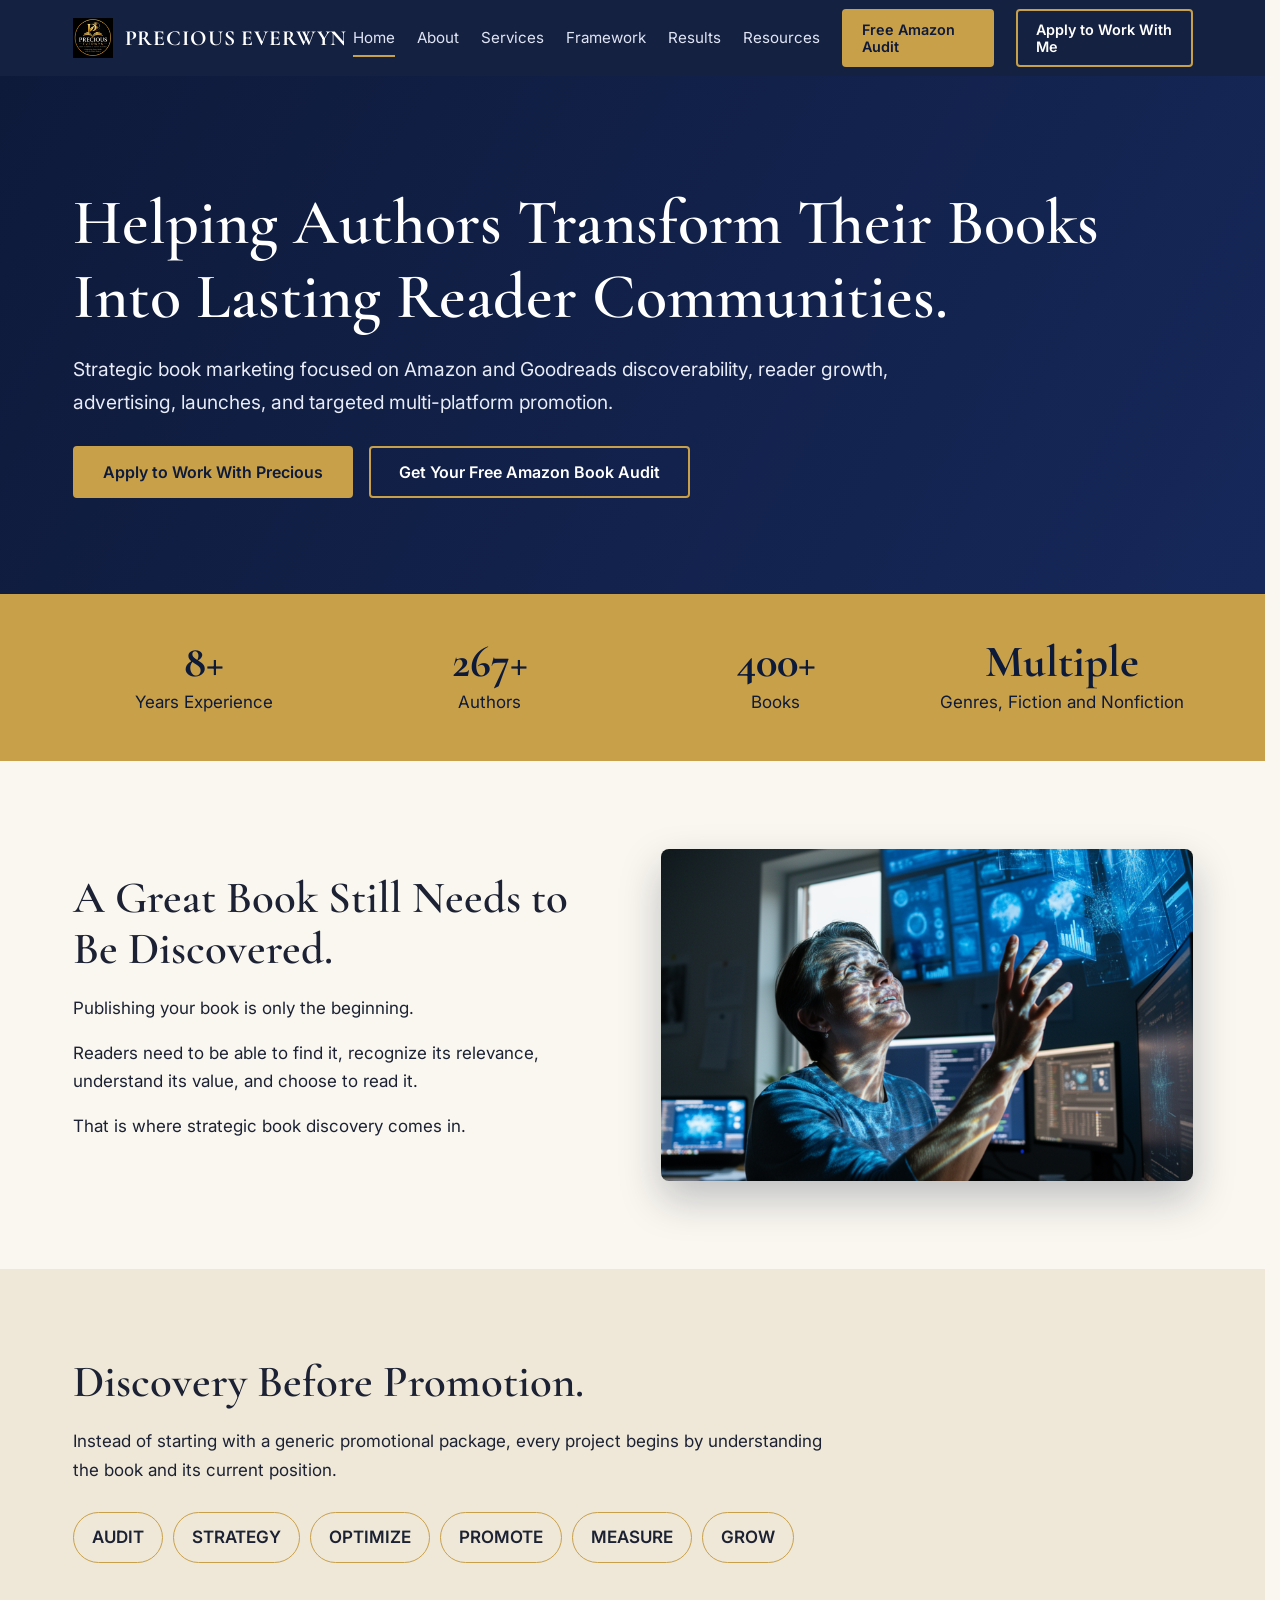
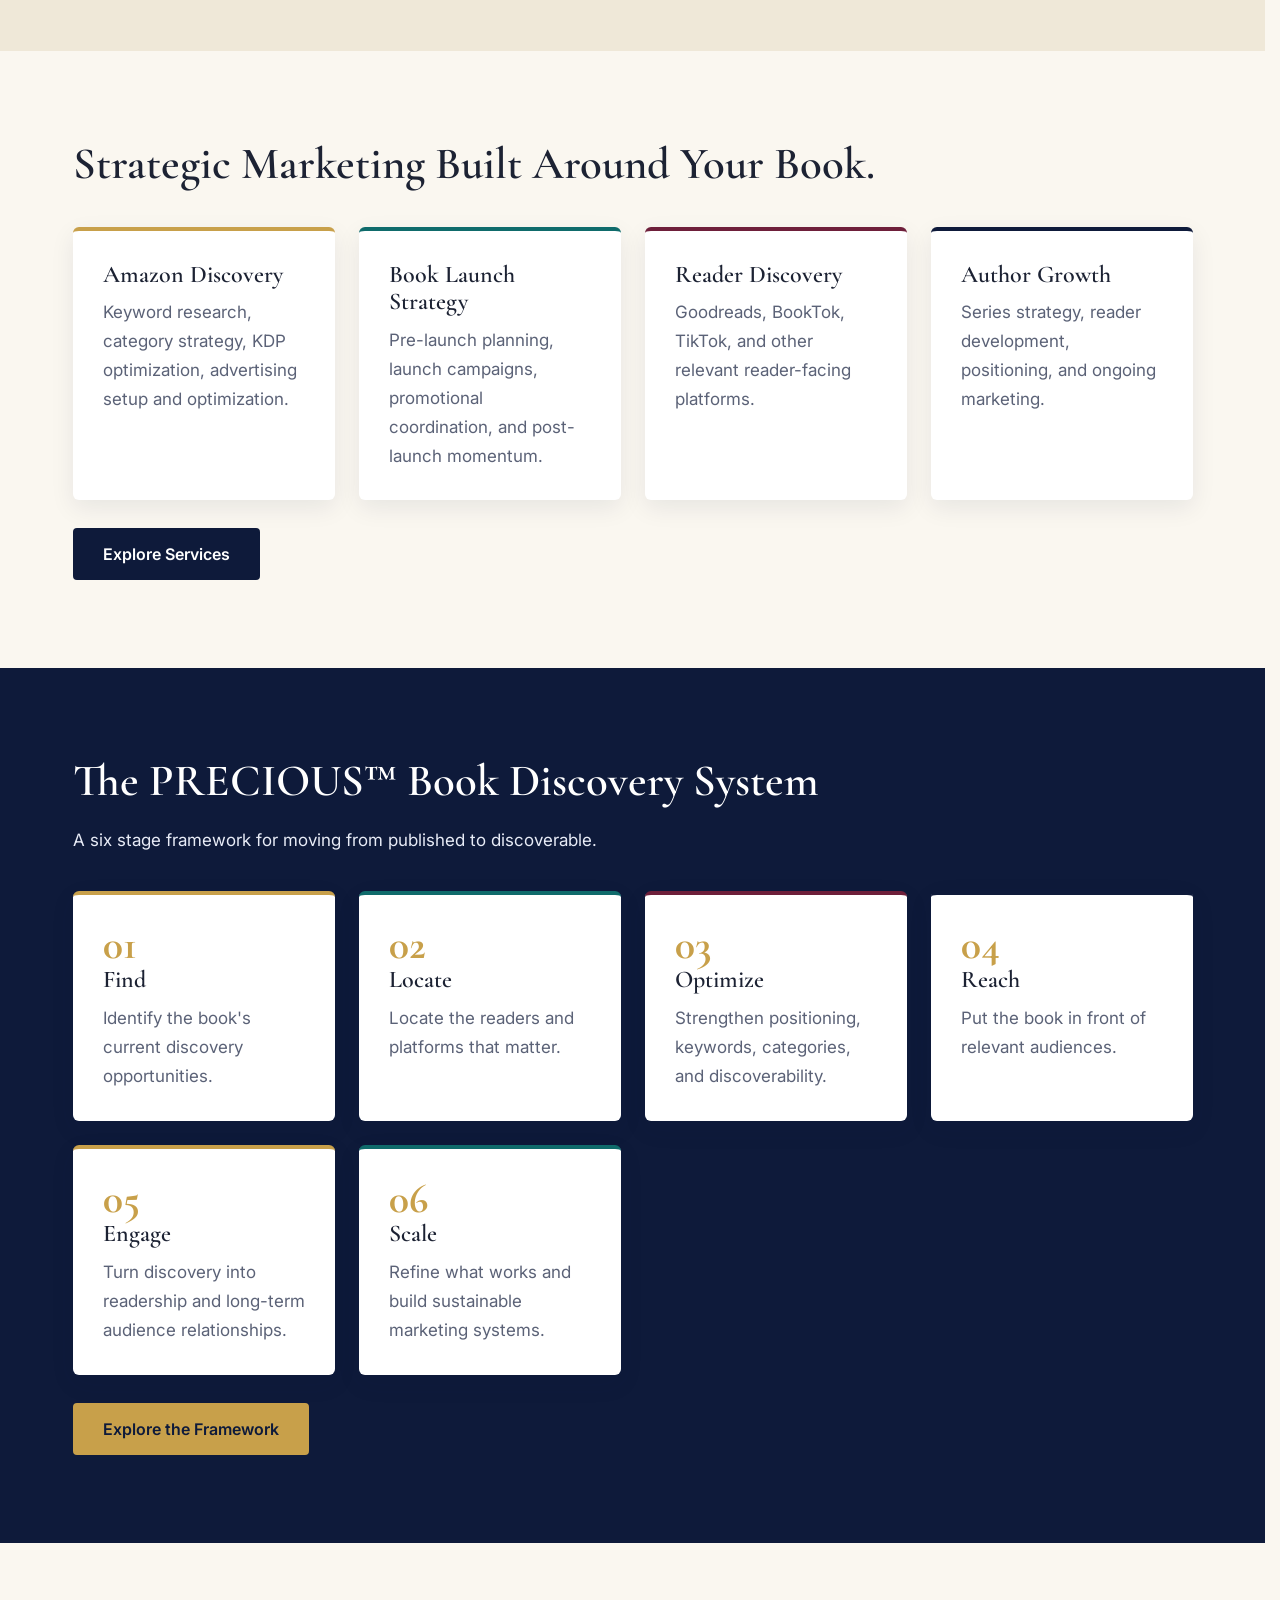
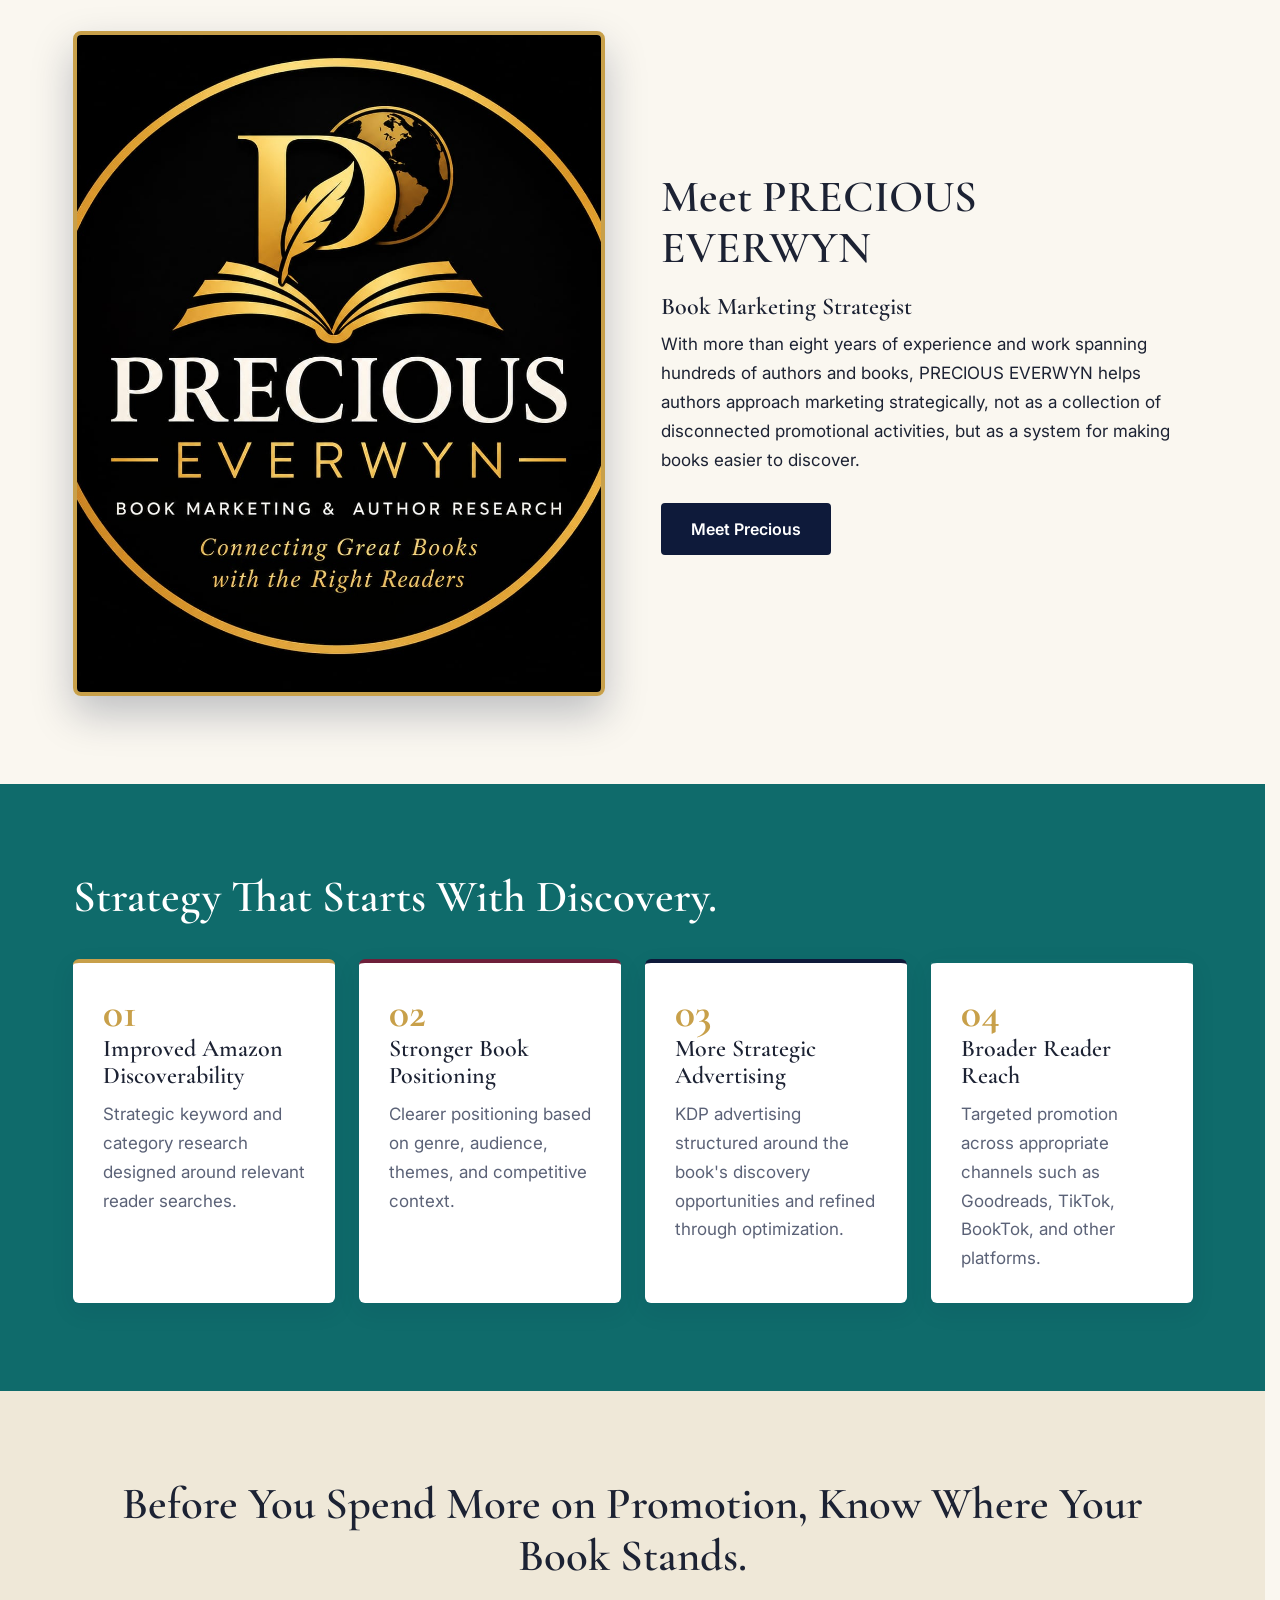
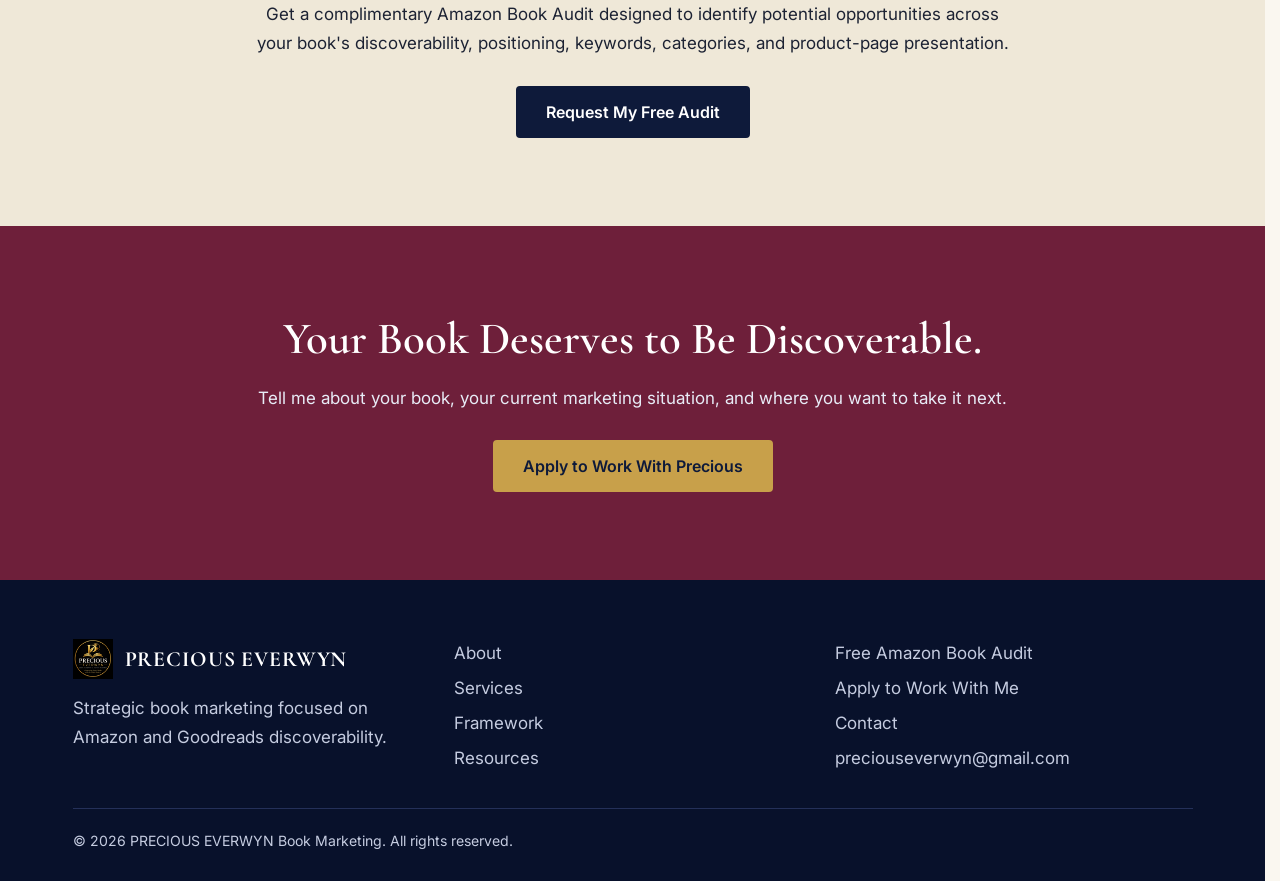
==== index.html @ 91856de8 "Add files via upload" ====
<!DOCTYPE html>
<html lang="en"><head><meta charset="utf-8"><meta name="viewport" content="width=device-width,initial-scale=1">
<title>Home | Precious Everwyn Book Marketing</title><meta name="description" content="Strategic book marketing for authors focused on Amazon and Goodreads discoverability, reader growth, advertising, and launches.">
<link rel="preconnect" href="https://fonts.googleapis.com"><link rel="preconnect" href="https://fonts.gstatic.com" crossorigin>
<link href="https://fonts.googleapis.com/css2?family=Cormorant+Garamond:wght@500;600;700&family=Inter:wght@400;500;600&display=swap" rel="stylesheet">
<link rel="stylesheet" href="style.css"></head><body>
<header><div class="wrap nav"><a class="logo" href="index.html"><img src="brandlogo.png" alt="PRECIOUS EVERWYN logo">PRECIOUS EVERWYN</a>
<button class="burger" aria-label="Menu" aria-expanded="false">&#9776;</button>
<nav><a href="index.html" class="on">Home</a><a href="about.html">About</a><a href="services.html">Services</a><a href="framework.html">Framework</a><a href="index.html#results">Results</a><a href="resources.html">Resources</a><a class="btn sm" href="free-audit.html">Free Amazon Audit</a><a class="btn sm o" href="apply.html">Apply to Work With Me</a></nav></div></header>
<main><section class="hero"><div class="wrap"><h1>Helping Authors Transform Their Books Into Lasting Reader Communities.</h1><p>Strategic book marketing focused on Amazon and Goodreads discoverability, reader growth, advertising, launches, and targeted multi-platform promotion.</p><div class="row"><a class="btn" href="apply.html">Apply to Work With Precious</a><a class="btn o" href="free-audit.html">Get Your Free Amazon Book Audit</a></div></div></section><div class="stats"><div class="wrap"><div class="grid"><div><b data-n="8" data-s="+">8+</b>Years Experience</div><div><b data-n="267" data-s="+">267+</b>Authors</div><div><b data-n="400" data-s="+">400+</b>Books</div><div><b>Multiple</b>Genres, Fiction and Nonfiction</div></div></div></div><section><div class="wrap split"><div><h2>A Great Book Still Needs to Be Discovered.</h2><p>Publishing your book is only the beginning.</p><p>Readers need to be able to find it, recognize its relevance, understand its value, and choose to read it.</p><p>That is where strategic book discovery comes in.</p></div><img class="tp" src="techpic.png" alt="Technology behind the book marketing services"></div></section><section class="sand"><div class="wrap"><h2>Discovery Before Promotion.</h2><p>Instead of starting with a generic promotional package, every project begins by understanding the book and its current position.</p><div class="pipe"><span>AUDIT</span><span>STRATEGY</span><span>OPTIMIZE</span><span>PROMOTE</span><span>MEASURE</span><span>GROW</span></div></div></section><section><div class="wrap"><h2>Strategic Marketing Built Around Your Book.</h2><div class="grid"><div class="card "><h3>Amazon Discovery</h3><p>Keyword research, category strategy, KDP optimization, advertising setup and optimization.</p></div><div class="card t"><h3>Book Launch Strategy</h3><p>Pre-launch planning, launch campaigns, promotional coordination, and post-launch momentum.</p></div><div class="card w"><h3>Reader Discovery</h3><p>Goodreads, BookTok, TikTok, and other relevant reader-facing platforms.</p></div><div class="card n"><h3>Author Growth</h3><p>Series strategy, reader development, positioning, and ongoing marketing.</p></div></div><div class="row"><a class="btn" style="background:var(--navy);color:#fff;border-color:var(--navy)" href="services.html">Explore Services</a></div></div></section><section class="dark"><div class="wrap"><h2>The PRECIOUS&trade; Book Discovery System</h2><p>A six stage framework for moving from published to discoverable.</p><div class="grid"><div class="card "><div class="num">01</div><h3>Find</h3><p>Identify the book's current discovery opportunities.</p></div><div class="card t"><div class="num">02</div><h3>Locate</h3><p>Locate the readers and platforms that matter.</p></div><div class="card w"><div class="num">03</div><h3>Optimize</h3><p>Strengthen positioning, keywords, categories, and discoverability.</p></div><div class="card n"><div class="num">04</div><h3>Reach</h3><p>Put the book in front of relevant audiences.</p></div><div class="card "><div class="num">05</div><h3>Engage</h3><p>Turn discovery into readership and long-term audience relationships.</p></div><div class="card t"><div class="num">06</div><h3>Scale</h3><p>Refine what works and build sustainable marketing systems.</p></div></div><div class="row"><a class="btn" href="framework.html">Explore the Framework</a></div></div></section><section><div class="wrap split"><img class="pp fl" src="profilepicture.png" alt="Precious Everwyn, Book Marketing Strategist"><div><h2>Meet PRECIOUS EVERWYN</h2><h3>Book Marketing Strategist</h3><p>With more than eight years of experience and work spanning hundreds of authors and books, PRECIOUS EVERWYN helps authors approach marketing strategically, not as a collection of disconnected promotional activities, but as a system for making books easier to discover.</p><div class="row"><a class="btn" style="background:var(--navy);color:#fff;border-color:var(--navy)" href="about.html">Meet Precious</a></div></div></div></section><section class="teal" id="results"><div class="wrap"><h2>Strategy That Starts With Discovery.</h2><div class="grid"><div class="card "><div class="num">01</div><h3>Improved Amazon Discoverability</h3><p>Strategic keyword and category research designed around relevant reader searches.</p></div><div class="card w"><div class="num">02</div><h3>Stronger Book Positioning</h3><p>Clearer positioning based on genre, audience, themes, and competitive context.</p></div><div class="card n"><div class="num">03</div><h3>More Strategic Advertising</h3><p>KDP advertising structured around the book's discovery opportunities and refined through optimization.</p></div><div class="card t"><div class="num">04</div><h3>Broader Reader Reach</h3><p>Targeted promotion across appropriate channels such as Goodreads, TikTok, BookTok, and other platforms.</p></div></div></div></section><section class="sand c"><div class="wrap"><h2>Before You Spend More on Promotion, Know Where Your Book Stands.</h2><p>Get a complimentary Amazon Book Audit designed to identify potential opportunities across your book's discoverability, positioning, keywords, categories, and product-page presentation.</p><div class="row"><a class="btn" style="background:var(--navy);color:#fff;border-color:var(--navy)" href="free-audit.html">Request My Free Audit</a></div></div></section><section class="wine c"><div class="wrap"><h2>Your Book Deserves to Be Discoverable.</h2><p>Tell me about your book, your current marketing situation, and where you want to take it next.</p><div class="row"><a class="btn" href="apply.html">Apply to Work With Precious</a></div></div></section></main>
<footer><div class="wrap"><div class="grid"><div><a class="logo" href="index.html"><img src="brandlogo.png" alt="PRECIOUS EVERWYN logo">PRECIOUS EVERWYN</a><p style="margin-top:12px">Strategic book marketing focused on Amazon and Goodreads discoverability.</p></div>
<div><a href="about.html">About</a><a href="services.html">Services</a><a href="framework.html">Framework</a><a href="resources.html">Resources</a></div>
<div><a href="free-audit.html">Free Amazon Book Audit</a><a href="apply.html">Apply to Work With Me</a><a href="contact.html">Contact</a><a href="mailto:preciouseverwyn@gmail.com">preciouseverwyn@gmail.com</a></div></div>
<div class="copy">&copy; 2026 PRECIOUS EVERWYN Book Marketing. All rights reserved.</div></div></footer>
<script src="script.js"></script></body></html>
---- style.css ----
:root{--navy:#0e1a3a;--navy2:#16285a;--gold:#c8a04a;--ivory:#faf7f0;--sand:#efe8d8;--teal:#0f6b6b;--wine:#6e1f3a;--ink:#1c2233;--mute:#5b6277}
*{box-sizing:border-box;margin:0;padding:0}
html{overflow-x:hidden;scrollbar-gutter:stable;scroll-behavior:smooth}
body{font:17px/1.7 'Inter',system-ui,sans-serif;color:var(--ink);background:var(--ivory);overflow-x:hidden}
.wrap{width:min(1120px,100% - 48px);margin-inline:auto}
h1,h2,h3{font-family:'Cormorant Garamond',Georgia,serif;line-height:1.15;font-weight:600}
h1{font-size:clamp(2.4rem,5vw,4.2rem);margin-bottom:20px}
h2{font-size:clamp(1.9rem,3.5vw,2.8rem);margin-bottom:18px}
h3{font-size:1.5rem;margin-bottom:10px}
p{margin-bottom:16px;max-width:70ch}
.c{text-align:center}.c p{margin-inline:auto}
section{padding:88px 0}
.dark{background:var(--navy);color:#fff}.teal{background:var(--teal);color:#fff}.wine{background:var(--wine);color:#fff}.sand{background:var(--sand)}
.dark p,.teal p,.wine p{color:#e8ecf7}
img{max-width:100%;display:block;border-radius:8px}
.tp{width:100%;aspect-ratio:16/10;object-fit:cover;box-shadow:0 18px 40px rgba(14,26,58,.25)}
.pp{width:100%;aspect-ratio:4/5;object-fit:cover;box-shadow:0 18px 40px rgba(14,26,58,.25);border:4px solid var(--gold)}
.hero{padding:110px 0 96px;background:linear-gradient(120deg,#0e1a3a,#16285a,#0f6b6b,#0e1a3a);background-size:300% 300%;animation:flow 18s ease infinite;color:#fff}
.hero p{font-size:1.2rem;color:#e8ecf7}
@keyframes flow{0%,100%{background-position:0 50%}50%{background-position:100% 50%}}
header{position:sticky;top:0;z-index:50;background:rgba(14,26,58,.97);backdrop-filter:blur(8px)}
.nav{display:flex;align-items:center;justify-content:space-between;gap:20px;height:76px}
.logo{display:flex;align-items:center;gap:12px;color:#fff;text-decoration:none;font-family:'Cormorant Garamond',serif;font-size:1.35rem;font-weight:700;letter-spacing:.04em;white-space:nowrap}
.logo img{height:40px;width:auto;border-radius:0}
nav{display:flex;align-items:center;gap:22px}
nav a{color:#dfe5f5;text-decoration:none;font-size:.95rem;position:relative;padding:4px 0}
nav a::after{content:"";position:absolute;left:0;bottom:-2px;height:2px;width:100%;background:var(--gold);transform:scaleX(0);transform-origin:left;transition:transform .3s}
nav a:hover::after,nav a.on::after{transform:scaleX(1)}
.btn{display:inline-block;padding:14px 28px;background:var(--gold);color:var(--navy);font-weight:600;text-decoration:none;border-radius:4px;border:2px solid var(--gold);cursor:pointer;font:600 1rem 'Inter',sans-serif;transition:transform .25s,box-shadow .25s,background .25s;position:relative;overflow:hidden}
.btn:hover{transform:translateY(-3px);box-shadow:0 10px 24px rgba(200,160,74,.4)}
.btn::before{content:"";position:absolute;top:0;left:-60%;width:40%;height:100%;background:rgba(255,255,255,.45);transform:skewX(-20deg);animation:shine 4s ease-in-out infinite}
@keyframes shine{0%,60%{left:-60%}100%{left:130%}}
.btn.o{background:transparent;color:#fff;border-color:var(--gold)}.btn.o::before{display:none}
.btn.o:hover{background:var(--gold);color:var(--navy)}
.sm{padding:10px 18px;font-size:.9rem}
.row{display:flex;gap:16px;flex-wrap:wrap;margin-top:28px}.c .row{justify-content:center}
.burger{display:none;background:none;border:0;color:#fff;font-size:1.8rem;cursor:pointer}
.grid{display:grid;gap:24px;grid-template-columns:repeat(auto-fit,minmax(240px,1fr));margin-top:36px}
.card{background:#fff;color:var(--ink);padding:30px;border-top:4px solid var(--gold);border-radius:6px;box-shadow:0 8px 24px rgba(14,26,58,.08);transition:transform .35s,box-shadow .35s}
.card p{color:var(--mute);margin:0}
.card:hover{transform:translateY(-8px);box-shadow:0 18px 36px rgba(14,26,58,.18)}
.card.t{border-top-color:var(--teal)}.card.w{border-top-color:var(--wine)}.card.n{border-top-color:var(--navy)}
.split{display:grid;grid-template-columns:1fr 1fr;gap:56px;align-items:center}
.stats{background:var(--gold);color:var(--navy);padding:44px 0}
.stats .grid{margin:0;text-align:center}
.stats b{display:block;font:700 2.8rem 'Cormorant Garamond',serif;line-height:1.1}
.pipe{display:flex;flex-wrap:wrap;gap:10px;margin-top:28px}
.pipe span{padding:10px 18px;border:1px solid var(--gold);border-radius:30px;font-weight:600;animation:glow 6s infinite}
.pipe span:nth-child(2){animation-delay:1s}.pipe span:nth-child(3){animation-delay:2s}.pipe span:nth-child(4){animation-delay:3s}.pipe span:nth-child(5){animation-delay:4s}.pipe span:nth-child(6){animation-delay:5s}
@keyframes glow{0%,15%{background:var(--gold);color:var(--navy)}25%,100%{background:transparent;color:inherit}}
.num{font:700 2.6rem 'Cormorant Garamond',serif;color:var(--gold);line-height:1}
ul.tick{list-style:none}ul.tick li{padding:8px 0 8px 30px;position:relative}
ul.tick li::before{content:"";position:absolute;left:0;top:17px;width:14px;height:8px;border-left:3px solid var(--gold);border-bottom:3px solid var(--gold);transform:rotate(-45deg)}
details{background:#fff;border-radius:6px;padding:18px 24px;margin-bottom:12px;box-shadow:0 4px 14px rgba(14,26,58,.07)}
summary{cursor:pointer;font-weight:600}details p{margin:12px 0 0;color:var(--mute)}
form{background:#fff;color:var(--ink);padding:36px;border-radius:8px;box-shadow:0 18px 40px rgba(14,26,58,.15);max-width:760px;margin-inline:auto;margin-top:32px}
label{display:block;font-weight:600;font-size:.93rem;margin:16px 0 6px}
input,select,textarea{width:100%;padding:12px 14px;border:1px solid #c9cfdf;border-radius:4px;font:inherit;background:#fff;transition:border-color .2s,box-shadow .2s}
input:focus,select:focus,textarea:focus{outline:0;border-color:var(--gold);box-shadow:0 0 0 3px rgba(200,160,74,.3)}
textarea{min-height:120px;resize:vertical}
.step{display:none}.step.on{display:block;animation:fade .5s}
@keyframes fade{from{opacity:0}to{opacity:1}}
.bar{height:6px;background:#e3e6ef;border-radius:3px;overflow:hidden;margin-bottom:8px}.bar i{display:block;height:100%;width:20%;background:var(--gold);transition:width .4s}
.thanks{background:#fff;color:var(--navy);padding:40px;border-radius:8px;max-width:760px;margin:32px auto 0;font:600 1.4rem 'Cormorant Garamond',serif;text-align:center;border-top:4px solid var(--gold)}
footer{background:#08112b;color:#c5cce0;padding:56px 0 28px}
footer a{color:#c5cce0;text-decoration:none;display:block;padding:3px 0}footer a:hover{color:var(--gold)}
footer .grid{margin-top:0}
.copy{border-top:1px solid #243059;margin-top:32px;padding-top:20px;font-size:.88rem}
.rv{opacity:0;transform:translateY(22px);transition:opacity .8s ease,transform .8s ease}.rv.in{opacity:1;transform:none}
.fl{animation:flt 6s ease-in-out infinite}@keyframes flt{50%{transform:translateY(-10px)}}
:focus-visible{outline:3px solid var(--gold);outline-offset:2px}
@media(max-width:900px){.split{grid-template-columns:1fr;gap:32px}.burger{display:block}
nav{position:absolute;top:76px;left:0;right:0;background:var(--navy);flex-direction:column;align-items:stretch;padding:0 24px;max-height:0;overflow:hidden;transition:max-height .4s}
nav.open{max-height:520px;padding:16px 24px 24px}nav .btn{text-align:center}section{padding:64px 0}}
@media(prefers-reduced-motion:reduce){*{animation:none!important;transition:none!important}.rv{opacity:1;transform:none}}
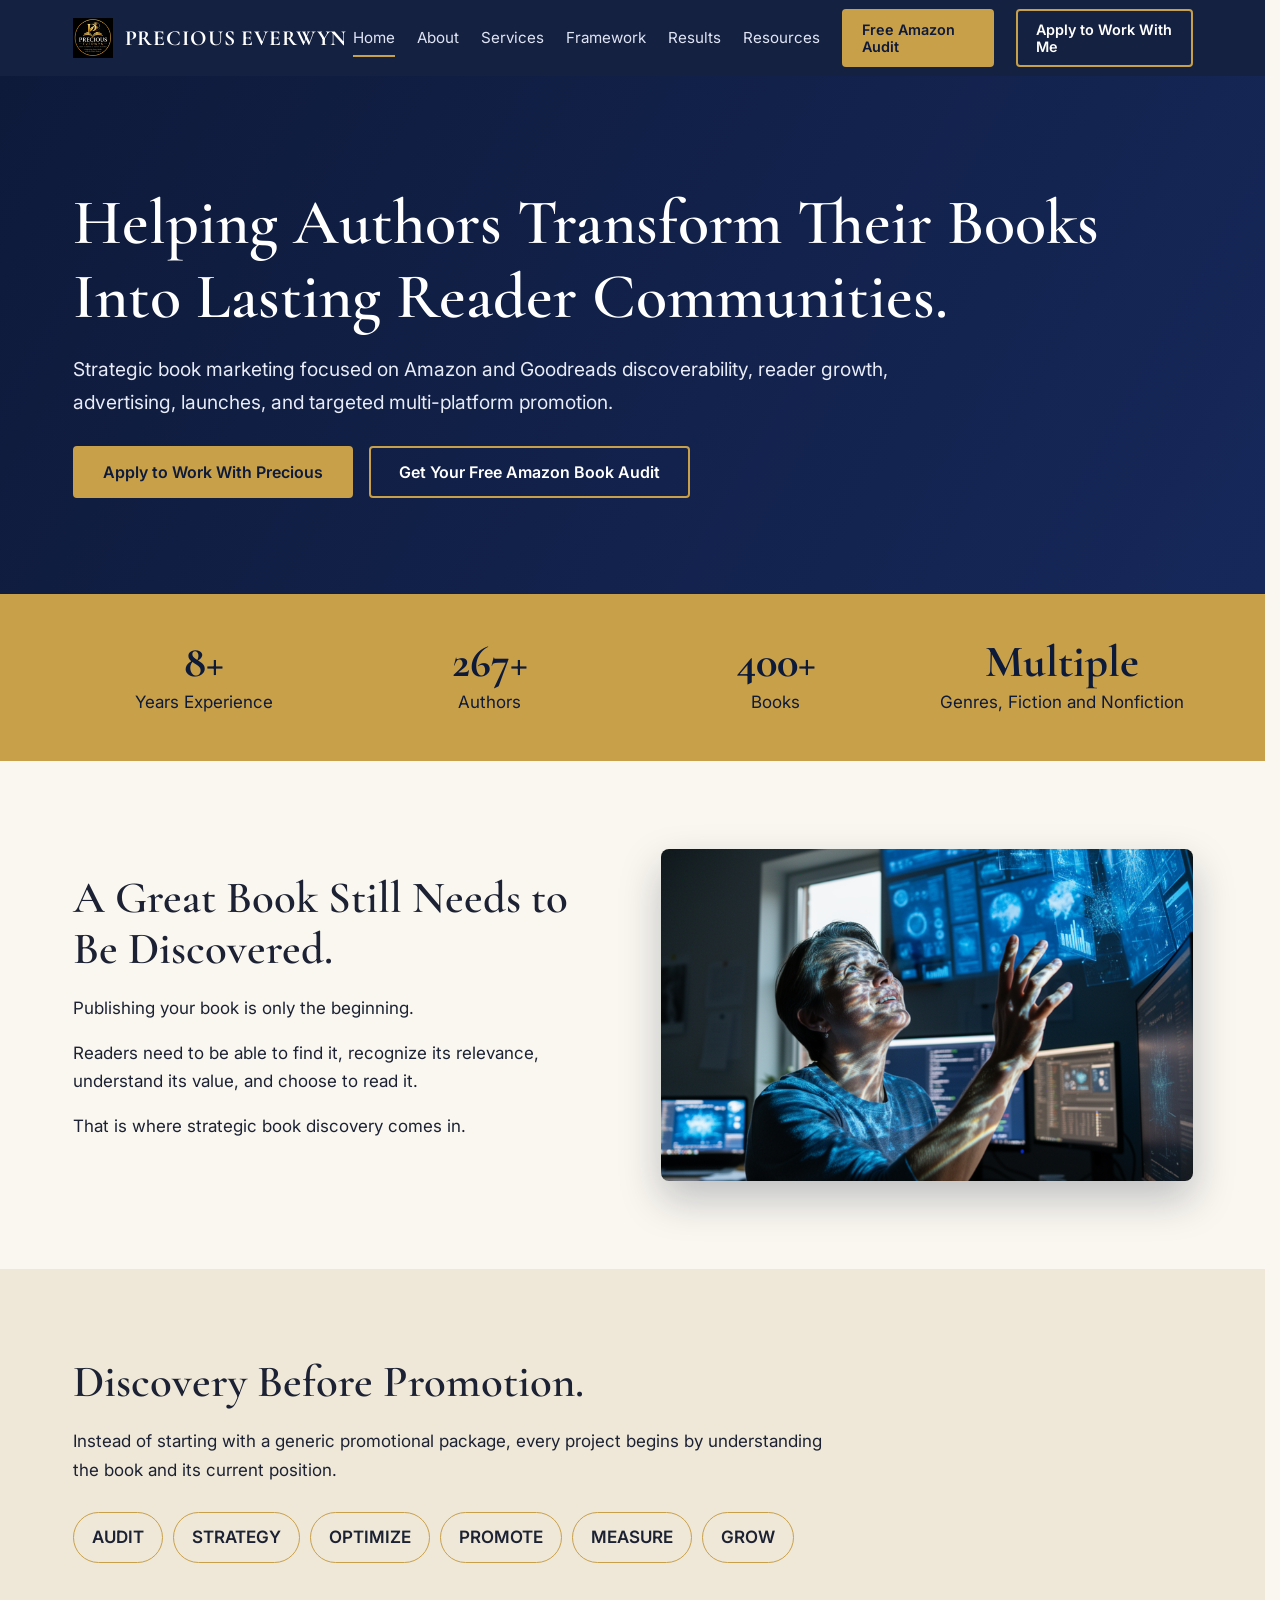
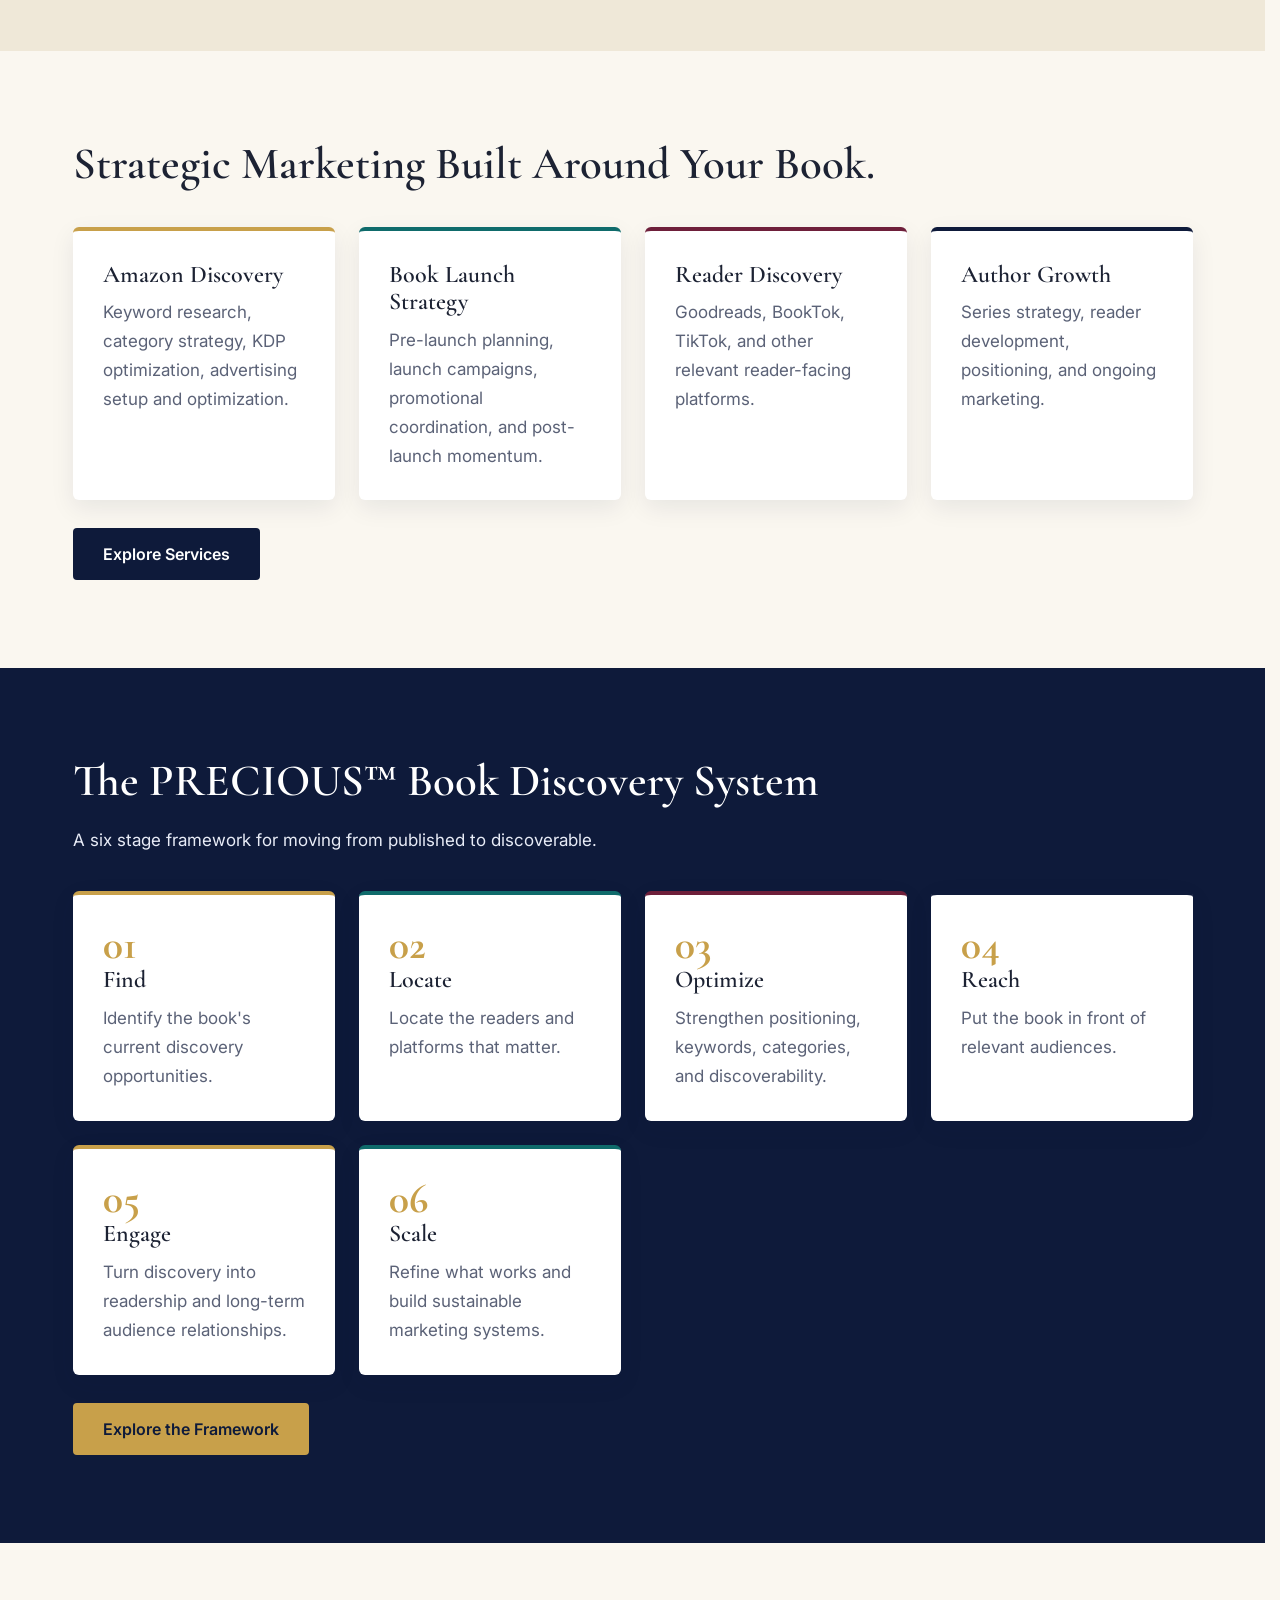
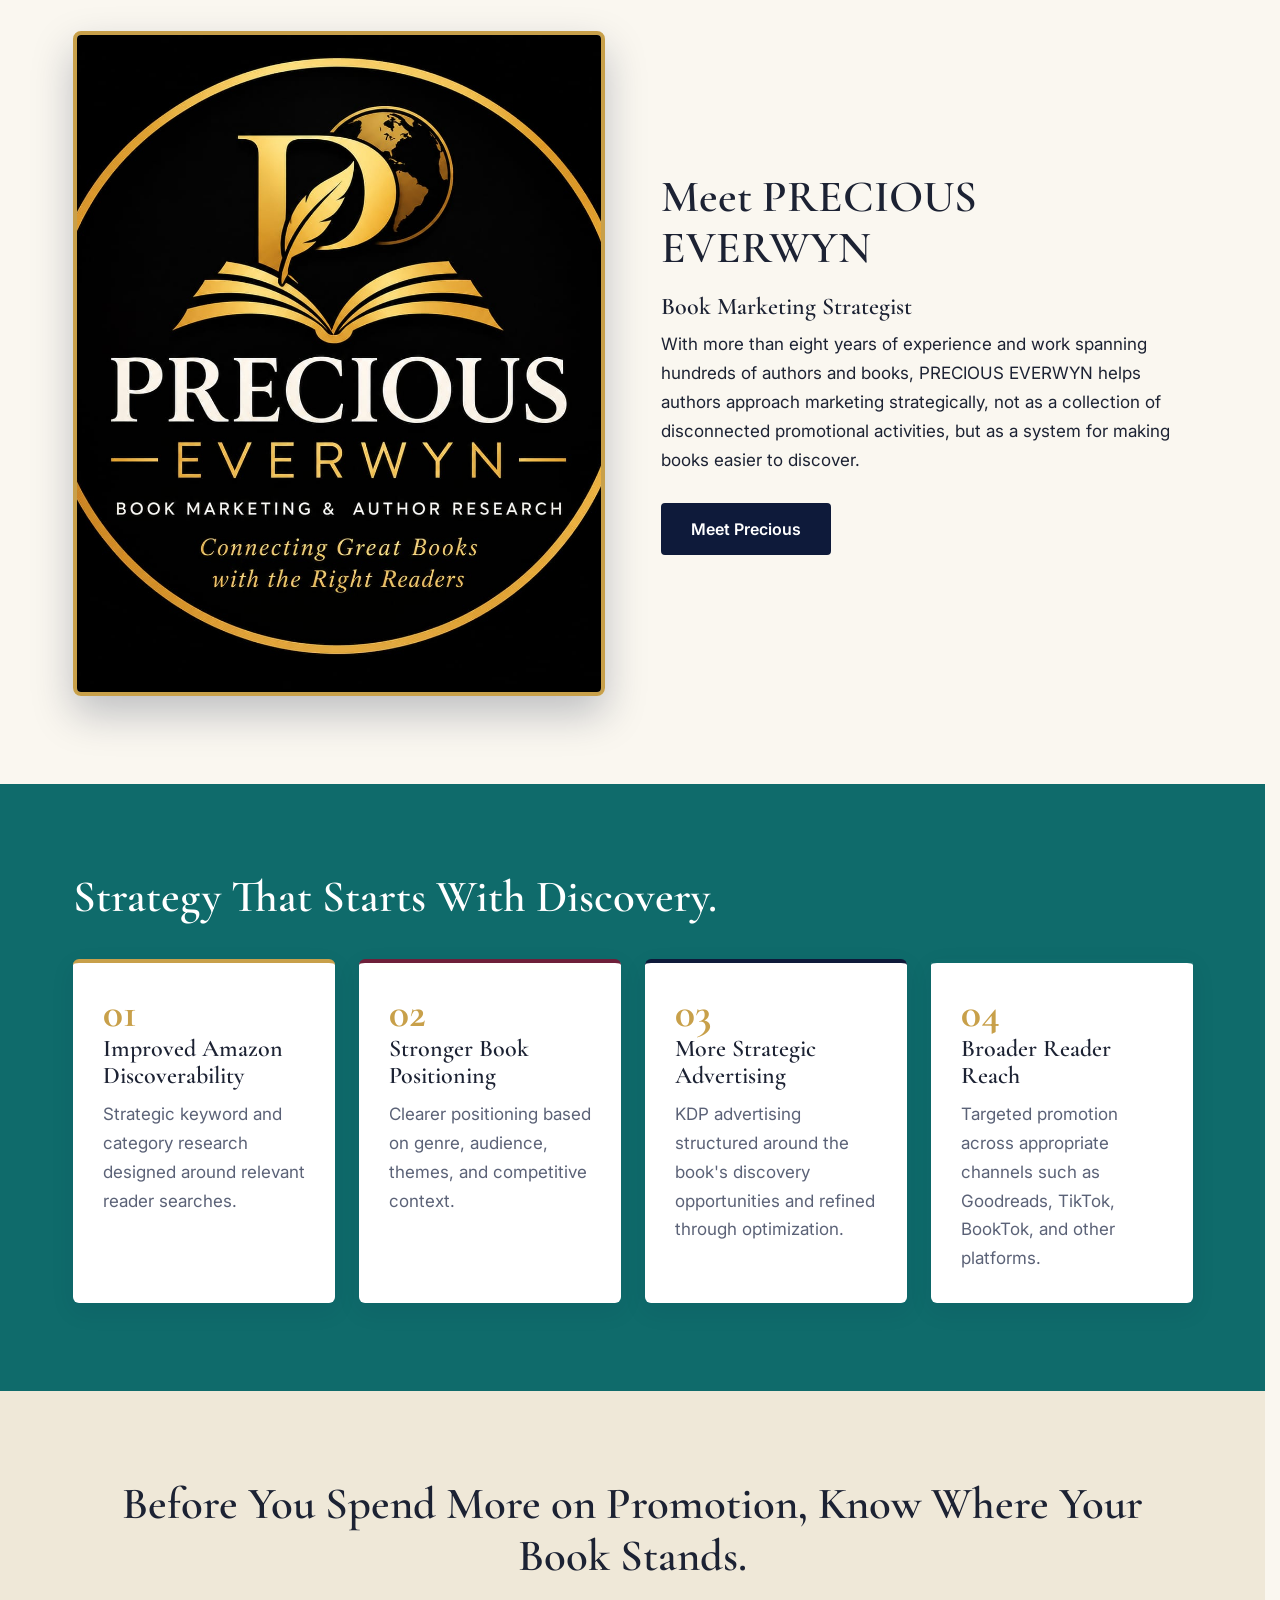
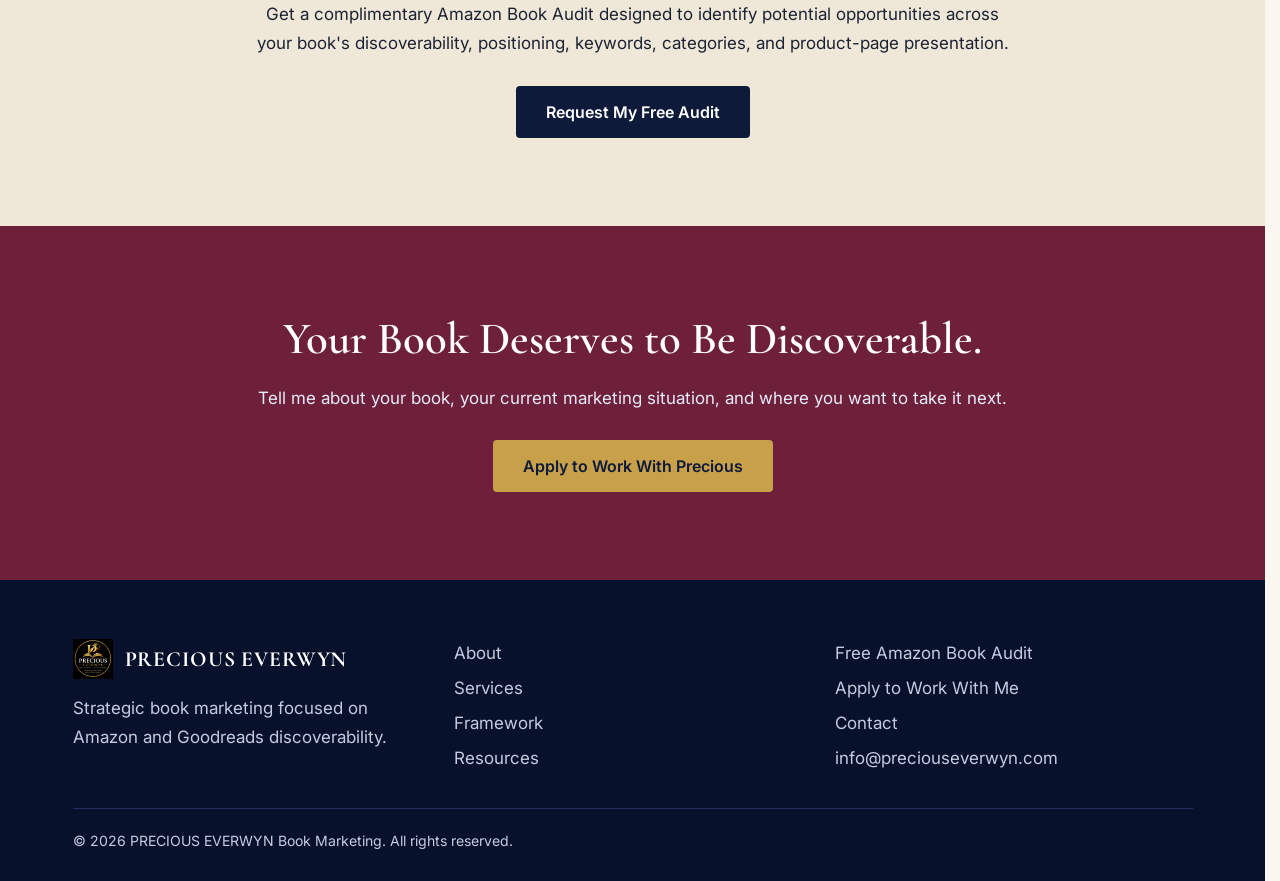
==== commit 070a0cab: "Update index.html" ====
--- a/index.html
+++ b/index.html
@@ -10,6 +10,6 @@
 <main><section class="hero"><div class="wrap"><h1>Helping Authors Transform Their Books Into Lasting Reader Communities.</h1><p>Strategic book marketing focused on Amazon and Goodreads discoverability, reader growth, advertising, launches, and targeted multi-platform promotion.</p><div class="row"><a class="btn" href="apply.html">Apply to Work With Precious</a><a class="btn o" href="free-audit.html">Get Your Free Amazon Book Audit</a></div></div></section><div class="stats"><div class="wrap"><div class="grid"><div><b data-n="8" data-s="+">8+</b>Years Experience</div><div><b data-n="267" data-s="+">267+</b>Authors</div><div><b data-n="400" data-s="+">400+</b>Books</div><div><b>Multiple</b>Genres, Fiction and Nonfiction</div></div></div></div><section><div class="wrap split"><div><h2>A Great Book Still Needs to Be Discovered.</h2><p>Publishing your book is only the beginning.</p><p>Readers need to be able to find it, recognize its relevance, understand its value, and choose to read it.</p><p>That is where strategic book discovery comes in.</p></div><img class="tp" src="techpic.png" alt="Technology behind the book marketing services"></div></section><section class="sand"><div class="wrap"><h2>Discovery Before Promotion.</h2><p>Instead of starting with a generic promotional package, every project begins by understanding the book and its current position.</p><div class="pipe"><span>AUDIT</span><span>STRATEGY</span><span>OPTIMIZE</span><span>PROMOTE</span><span>MEASURE</span><span>GROW</span></div></div></section><section><div class="wrap"><h2>Strategic Marketing Built Around Your Book.</h2><div class="grid"><div class="card "><h3>Amazon Discovery</h3><p>Keyword research, category strategy, KDP optimization, advertising setup and optimization.</p></div><div class="card t"><h3>Book Launch Strategy</h3><p>Pre-launch planning, launch campaigns, promotional coordination, and post-launch momentum.</p></div><div class="card w"><h3>Reader Discovery</h3><p>Goodreads, BookTok, TikTok, and other relevant reader-facing platforms.</p></div><div class="card n"><h3>Author Growth</h3><p>Series strategy, reader development, positioning, and ongoing marketing.</p></div></div><div class="row"><a class="btn" style="background:var(--navy);color:#fff;border-color:var(--navy)" href="services.html">Explore Services</a></div></div></section><section class="dark"><div class="wrap"><h2>The PRECIOUS&trade; Book Discovery System</h2><p>A six stage framework for moving from published to discoverable.</p><div class="grid"><div class="card "><div class="num">01</div><h3>Find</h3><p>Identify the book's current discovery opportunities.</p></div><div class="card t"><div class="num">02</div><h3>Locate</h3><p>Locate the readers and platforms that matter.</p></div><div class="card w"><div class="num">03</div><h3>Optimize</h3><p>Strengthen positioning, keywords, categories, and discoverability.</p></div><div class="card n"><div class="num">04</div><h3>Reach</h3><p>Put the book in front of relevant audiences.</p></div><div class="card "><div class="num">05</div><h3>Engage</h3><p>Turn discovery into readership and long-term audience relationships.</p></div><div class="card t"><div class="num">06</div><h3>Scale</h3><p>Refine what works and build sustainable marketing systems.</p></div></div><div class="row"><a class="btn" href="framework.html">Explore the Framework</a></div></div></section><section><div class="wrap split"><img class="pp fl" src="profilepicture.png" alt="Precious Everwyn, Book Marketing Strategist"><div><h2>Meet PRECIOUS EVERWYN</h2><h3>Book Marketing Strategist</h3><p>With more than eight years of experience and work spanning hundreds of authors and books, PRECIOUS EVERWYN helps authors approach marketing strategically, not as a collection of disconnected promotional activities, but as a system for making books easier to discover.</p><div class="row"><a class="btn" style="background:var(--navy);color:#fff;border-color:var(--navy)" href="about.html">Meet Precious</a></div></div></div></section><section class="teal" id="results"><div class="wrap"><h2>Strategy That Starts With Discovery.</h2><div class="grid"><div class="card "><div class="num">01</div><h3>Improved Amazon Discoverability</h3><p>Strategic keyword and category research designed around relevant reader searches.</p></div><div class="card w"><div class="num">02</div><h3>Stronger Book Positioning</h3><p>Clearer positioning based on genre, audience, themes, and competitive context.</p></div><div class="card n"><div class="num">03</div><h3>More Strategic Advertising</h3><p>KDP advertising structured around the book's discovery opportunities and refined through optimization.</p></div><div class="card t"><div class="num">04</div><h3>Broader Reader Reach</h3><p>Targeted promotion across appropriate channels such as Goodreads, TikTok, BookTok, and other platforms.</p></div></div></div></section><section class="sand c"><div class="wrap"><h2>Before You Spend More on Promotion, Know Where Your Book Stands.</h2><p>Get a complimentary Amazon Book Audit designed to identify potential opportunities across your book's discoverability, positioning, keywords, categories, and product-page presentation.</p><div class="row"><a class="btn" style="background:var(--navy);color:#fff;border-color:var(--navy)" href="free-audit.html">Request My Free Audit</a></div></div></section><section class="wine c"><div class="wrap"><h2>Your Book Deserves to Be Discoverable.</h2><p>Tell me about your book, your current marketing situation, and where you want to take it next.</p><div class="row"><a class="btn" href="apply.html">Apply to Work With Precious</a></div></div></section></main>
 <footer><div class="wrap"><div class="grid"><div><a class="logo" href="index.html"><img src="brandlogo.png" alt="PRECIOUS EVERWYN logo">PRECIOUS EVERWYN</a><p style="margin-top:12px">Strategic book marketing focused on Amazon and Goodreads discoverability.</p></div>
 <div><a href="about.html">About</a><a href="services.html">Services</a><a href="framework.html">Framework</a><a href="resources.html">Resources</a></div>
-<div><a href="free-audit.html">Free Amazon Book Audit</a><a href="apply.html">Apply to Work With Me</a><a href="contact.html">Contact</a><a href="mailto:preciouseverwyn@gmail.com">preciouseverwyn@gmail.com</a></div></div>
+<div><a href="free-audit.html">Free Amazon Book Audit</a><a href="apply.html">Apply to Work With Me</a><a href="contact.html">Contact</a><a href="mailto:info@preciouseverwyn.com">info@preciouseverwyn.com</a></div></div>
 <div class="copy">&copy; 2026 PRECIOUS EVERWYN Book Marketing. All rights reserved.</div></div></footer>
-<script src="script.js"></script></body></html>+<script src="script.js"></script></body></html>
